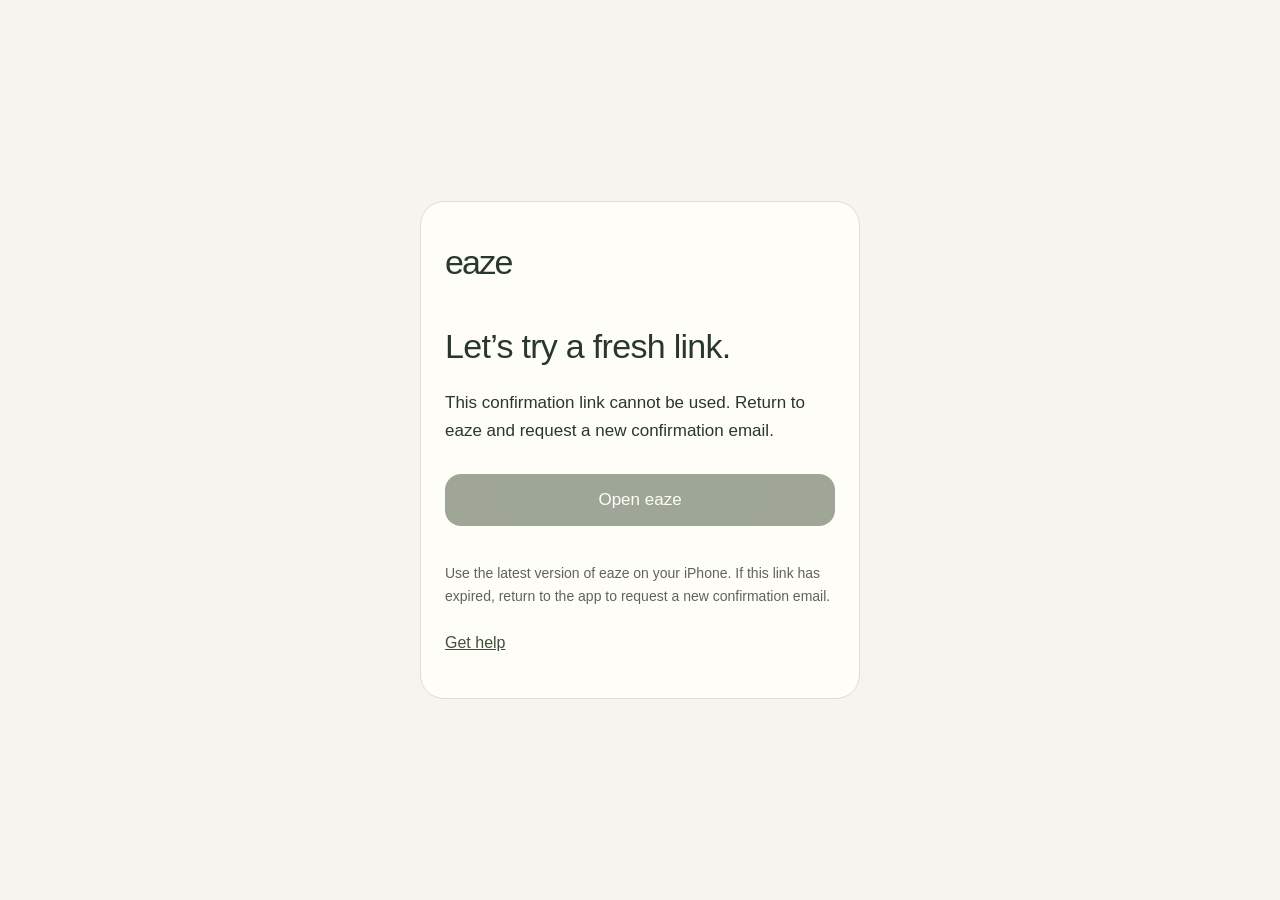
==== confirm/index.html @ bed582ca "Support direct Eaze signup confirmation links" ====
<!doctype html>
<html lang="en" dir="ltr">
<head>
  <meta charset="utf-8">
  <meta name="viewport" content="width=device-width,initial-scale=1">
  <meta name="referrer" content="no-referrer">
  <meta name="robots" content="noindex,nofollow,noarchive">
  <meta http-equiv="Content-Security-Policy" content="default-src 'none'; base-uri 'none'; connect-src 'none'; form-action 'none'; img-src 'none'; script-src 'self'; style-src 'self'">
  <title>Confirm your email — eaze</title>
  <link rel="stylesheet" href="./style.css">
  <script src="./confirm.js" defer></script>
</head>
<body>
  <main>
    <p class="brand" aria-label="eaze">eaze</p>
    <h1 id="title">Continue in eaze.</h1>
    <p id="message">Open the app to confirm your email and continue setting up your account.</p>
    <button id="open" type="button" disabled>Open eaze</button>
    <p class="note" id="help">Use the latest version of eaze on your iPhone. If this link has expired, return to the app to request a new confirmation email.</p>
    <noscript><p>Please open this email on your iPhone and tap its confirmation button, or enable JavaScript to use this page.</p></noscript>
    <a href="https://eaze.co.uk/support" rel="noreferrer">Get help</a>
  </main>
</body>
</html>
---- confirm/style.css ----
:root{color-scheme:light;font-family:-apple-system,BlinkMacSystemFont,"Segoe UI",sans-serif;color:#28382d;background:#f7f4ef}
*{box-sizing:border-box}body{margin:0;min-height:100svh;display:grid;place-items:center;padding:24px}main{width:100%;max-width:440px;padding:32px 24px;border:1px solid #dcded4;border-radius:24px;background:#fffdf7}.brand{font-size:34px;letter-spacing:-1.8px;margin:0 0 36px}h1{font-size:clamp(26px,6vw,34px);font-weight:500;line-height:1.2;letter-spacing:-.7px}p{font-size:17px;line-height:1.65}button{width:100%;min-height:52px;padding:14px 24px;border:0;border-radius:16px;background:#40513b;color:#fffdf7;font:inherit;font-size:17px;cursor:pointer;margin:12px 0}button:disabled{opacity:.5;cursor:default}a{color:#40513b;display:inline-block;padding:12px 0;min-height:44px}.note{font-size:14px;color:#5d655b;margin-top:24px}:focus-visible{outline:3px solid #9a6919;outline-offset:4px}@media(prefers-contrast:more){main{border-color:#28382d}.note{color:#28382d}}
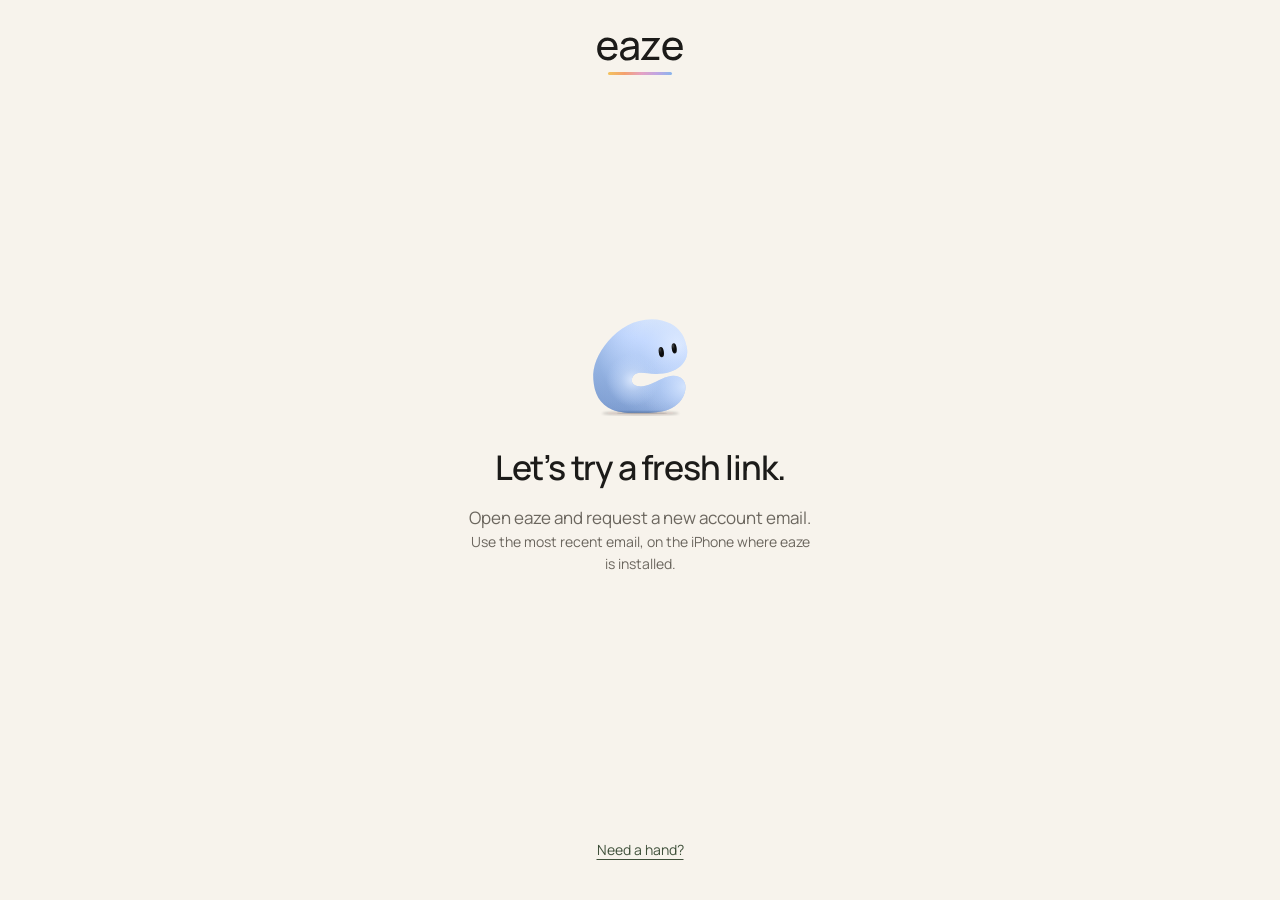
==== commit 31553de2: "Align account fallback with Eaze and prepare branded app links" ====
--- a/confirm/index.html
+++ b/confirm/index.html
@@ -1,24 +1,47 @@
 <!doctype html>
 <html lang="en" dir="ltr">
-<head>
-  <meta charset="utf-8">
-  <meta name="viewport" content="width=device-width,initial-scale=1">
-  <meta name="referrer" content="no-referrer">
-  <meta name="robots" content="noindex,nofollow,noarchive">
-  <meta http-equiv="Content-Security-Policy" content="default-src 'none'; base-uri 'none'; connect-src 'none'; form-action 'none'; img-src 'none'; script-src 'self'; style-src 'self'">
-  <title>Confirm your email — eaze</title>
-  <link rel="stylesheet" href="./style.css">
-  <script src="./confirm.js" defer></script>
-</head>
-<body>
-  <main>
-    <p class="brand" aria-label="eaze">eaze</p>
-    <h1 id="title">Continue in eaze.</h1>
-    <p id="message">Open the app to confirm your email and continue setting up your account.</p>
-    <button id="open" type="button" disabled>Open eaze</button>
-    <p class="note" id="help">Use the latest version of eaze on your iPhone. If this link has expired, return to the app to request a new confirmation email.</p>
-    <noscript><p>Please open this email on your iPhone and tap its confirmation button, or enable JavaScript to use this page.</p></noscript>
-    <a href="https://eaze.co.uk/support" rel="noreferrer">Get help</a>
-  </main>
-</body>
+  <head>
+    <meta charset="utf-8" />
+    <meta
+      name="viewport"
+      content="width=device-width,initial-scale=1,viewport-fit=cover"
+    />
+    <meta name="referrer" content="no-referrer" />
+    <meta name="robots" content="noindex,nofollow,noarchive" />
+    <meta
+      http-equiv="Content-Security-Policy"
+      content="default-src 'none'; base-uri 'none'; connect-src 'none'; form-action 'none'; img-src 'self'; font-src 'self'; script-src 'self'; style-src 'self'"
+    />
+    <meta name="theme-color" content="#f7f3ec" />
+    <title>Continue to eaze</title>
+    <link rel="stylesheet" href="/assets/account.css" />
+    <script src="/assets/account-link.js" defer></script>
+  </head>
+  <body>
+    <header>
+      <img
+        class="brand"
+        src="/assets/wordmark.svg"
+        alt="eaze"
+        width="88"
+        height="26"
+      />
+      <div class="brand-line" aria-hidden="true"></div>
+    </header>
+    <main>
+      <img class="mascot" src="/assets/e.svg" alt="" width="140" height="121" />
+      <h1 id="title">Continue in eaze.</h1>
+      <p id="message">Open the app to continue securely.</p>
+      <button id="open" type="button" disabled>Open eaze</button>
+      <p class="note" id="help" aria-live="polite">
+        Use this link on the iPhone where eaze is installed.
+      </p>
+      <noscript><p>Enable JavaScript to open eaze from this page.</p></noscript>
+    </main>
+    <footer>
+      <a class="help" href="https://eaze.co.uk/support" rel="noreferrer"
+        >Need a hand?</a
+      >
+    </footer>
+  </body>
 </html>
--- a/assets/account.css
+++ b/assets/account.css
@@ -0,0 +1,146 @@
+@font-face {
+  font-family: Manrope;
+  font-style: normal;
+  font-weight: 200 800;
+  font-display: swap;
+  src: url("./manrope-latin.woff2") format("woff2");
+}
+:root {
+  color-scheme: light;
+  font-family:
+    Manrope,
+    -apple-system,
+    BlinkMacSystemFont,
+    sans-serif;
+  color: #1c1b19;
+  background: #f7f3ec;
+  font-synthesis: none;
+}
+* {
+  box-sizing: border-box;
+}
+body {
+  margin: 0;
+  min-height: 100svh;
+  padding: max(28px, env(safe-area-inset-top))
+    max(24px, env(safe-area-inset-right)) max(20px, env(safe-area-inset-bottom));
+  display: flex;
+  flex-direction: column;
+  align-items: center;
+}
+.brand {
+  display: block;
+  width: 88px;
+  height: auto;
+}
+.brand-line {
+  height: 3px;
+  width: 64px;
+  border-radius: 4px;
+  margin: 10px auto 0;
+  background: linear-gradient(
+    96deg,
+    #f3c35d,
+    #f4a16f 26%,
+    #e5a1c2 52%,
+    #c0a5e2 76%,
+    #89b5ec
+  );
+}
+header {
+  padding-top: 8px;
+}
+main {
+  width: 100%;
+  max-width: 368px;
+  margin: auto 0;
+  padding: 48px 0;
+  text-align: center;
+}
+.mascot {
+  width: 140px;
+  height: 121px;
+  display: block;
+  margin: 0 auto 32px;
+}
+h1 {
+  font-size: clamp(28px, 7.3vw, 34px);
+  font-weight: 550;
+  letter-spacing: -1.2px;
+  line-height: 1.17;
+  margin: 0 0 16px;
+  text-wrap: balance;
+}
+p {
+  font-size: 17px;
+  line-height: 1.6;
+  margin: 0;
+  color: #6b665e;
+  text-wrap: pretty;
+}
+button {
+  width: 100%;
+  min-height: 56px;
+  border: 0;
+  border-radius: 18px;
+  background: #3f503a;
+  color: #f7f3ec;
+  font:
+    600 17px/1.4 Manrope,
+    sans-serif;
+  padding: 16px 20px;
+  margin: 32px 0 16px;
+  cursor: pointer;
+  transition: transform 0.15s;
+}
+button:active {
+  transform: scale(0.98);
+}
+button[hidden] {
+  display: none;
+}
+button:disabled {
+  opacity: 0.5;
+  cursor: default;
+}
+.note {
+  font-size: 14px;
+  line-height: 1.6;
+}
+.help {
+  color: #3f503a;
+  font-size: 14px;
+  text-underline-offset: 4px;
+  min-height: 44px;
+  display: inline-flex;
+  align-items: center;
+  padding: 8px 12px;
+}
+footer {
+  text-align: center;
+  padding: 8px 0;
+}
+footer p {
+  font-size: 12px;
+}
+.error .mascot {
+  width: 112px;
+  height: 97px;
+}
+:focus-visible {
+  outline: 3px solid #20477c;
+  outline-offset: 5px;
+}
+@media (prefers-reduced-motion: reduce) {
+  button {
+    transition: none;
+  }
+}
+@media (prefers-contrast: more) {
+  p {
+    color: #3a3833;
+  }
+  button {
+    border: 2px solid #1c1b19;
+  }
+}
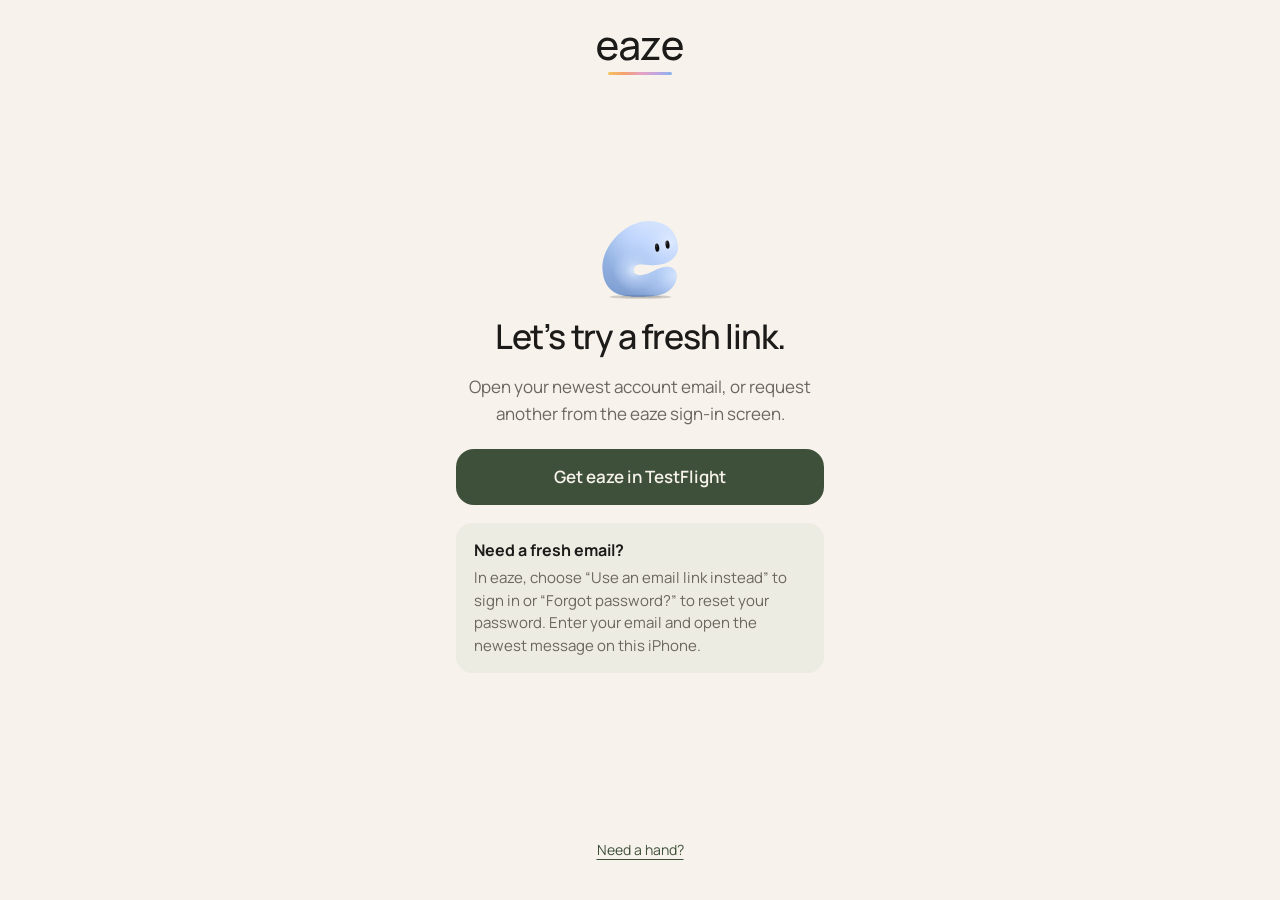
==== commit ffb14e1f: "Offer beta installation and fresh-email help in Safari" ====
--- a/confirm/index.html
+++ b/confirm/index.html
@@ -14,8 +14,8 @@
     />
     <meta name="theme-color" content="#f7f3ec" />
     <title>Continue to eaze</title>
-    <link rel="stylesheet" href="/assets/account.css" />
-    <script src="/assets/account-link.js" defer></script>
+    <link rel="stylesheet" href="/assets/account.css?v=2" />
+    <script src="/assets/account-link.js?v=2" defer></script>
   </head>
   <body>
     <header>
@@ -31,12 +31,18 @@
     <main>
       <img class="mascot" src="/assets/e.svg" alt="" width="140" height="121" />
       <h1 id="title">Continue in eaze.</h1>
-      <p id="message">Open the app to continue securely.</p>
-      <button id="open" type="button" disabled>Open eaze</button>
-      <p class="note" id="help" aria-live="polite">
-        Use this link on the iPhone where eaze is installed.
-      </p>
-      <noscript><p>Enable JavaScript to open eaze from this page.</p></noscript>
+      <p id="message">After installing eaze, reopen your newest email on this iPhone.</p>
+      <a class="get-app" href="https://testflight.apple.com/join/SarTE6My" rel="noreferrer">Get eaze in TestFlight</a>
+      <details id="installed" hidden>
+        <summary>I already have eaze</summary>
+        <button id="open" type="button" hidden disabled>Open eaze</button>
+        <p class="note" id="help" aria-live="polite"></p>
+      </details>
+      <section class="fresh-email" aria-labelledby="fresh-heading">
+        <h2 id="fresh-heading">Need a fresh email?</h2>
+        <p id="fresh-steps">In eaze, choose “Use an email link instead” to sign in or “Forgot password?” to reset your password. Enter your email and open the newest message on this iPhone.</p>
+      </section>
+      <noscript><p class="note">Open eaze from your Home Screen to request a fresh email.</p></noscript>
     </main>
     <footer>
       <a class="help" href="https://eaze.co.uk/support" rel="noreferrer"
--- a/assets/account.css
+++ b/assets/account.css
@@ -54,14 +54,14 @@
   width: 100%;
   max-width: 368px;
   margin: auto 0;
-  padding: 48px 0;
+  padding: clamp(20px, 4vh, 38px) 0;
   text-align: center;
 }
 .mascot {
-  width: 140px;
-  height: 121px;
+  width: 90px;
+  height: auto;
   display: block;
-  margin: 0 auto 32px;
+  margin: 0 auto 18px;
 }
 h1 {
   font-size: clamp(28px, 7.3vw, 34px);
@@ -78,9 +78,10 @@
   color: #6b665e;
   text-wrap: pretty;
 }
+.get-app,
 button {
   width: 100%;
-  min-height: 56px;
+  min-height: 50px;
   border: 0;
   border-radius: 18px;
   background: #3f503a;
@@ -89,15 +90,68 @@
     600 17px/1.4 Manrope,
     sans-serif;
   padding: 16px 20px;
-  margin: 32px 0 16px;
   cursor: pointer;
   transition: transform 0.15s;
 }
+.get-app {
+  display: flex;
+  align-items: center;
+  justify-content: center;
+  margin-top: 22px;
+  text-decoration: none;
+}
+.get-app:active,
 button:active {
   transform: scale(0.98);
 }
-button[hidden] {
+[hidden] {
   display: none;
+}
+summary,
+.access-note a {
+  color: #3f503a;
+  font-weight: 600;
+  text-decoration: underline;
+  text-underline-offset: 4px;
+  min-height: 44px;
+  padding: 11px 4px;
+  cursor: pointer;
+}
+summary {
+  line-height: 1.5;
+}
+.access-note a {
+  display: inline-block;
+}
+#installed {
+  margin-top: 4px;
+}
+#installed button {
+  background: transparent;
+  color: #3f503a;
+  border: 1px solid currentColor;
+}
+.fresh-email {
+  margin-top: 18px;
+  padding: 16px 18px;
+  border-radius: 16px;
+  background: #ecece2;
+  text-align: start;
+}
+.fresh-email h2 {
+  font-size: 1rem;
+  line-height: 1.4;
+  margin: 0 0 6px;
+}
+.fresh-email p,
+.access-note {
+  font-size: 0.9375rem;
+  line-height: 1.5;
+  text-wrap: initial;
+}
+.access-note,
+.note:not(:empty) {
+  margin-top: 8px;
 }
 button:disabled {
   opacity: 0.5;
@@ -123,15 +177,12 @@
 footer p {
   font-size: 12px;
 }
-.error .mascot {
-  width: 112px;
-  height: 97px;
-}
 :focus-visible {
   outline: 3px solid #20477c;
   outline-offset: 5px;
 }
 @media (prefers-reduced-motion: reduce) {
+  .get-app,
   button {
     transition: none;
   }
@@ -140,6 +191,7 @@
   p {
     color: #3a3833;
   }
+  .get-app,
   button {
     border: 2px solid #1c1b19;
   }
